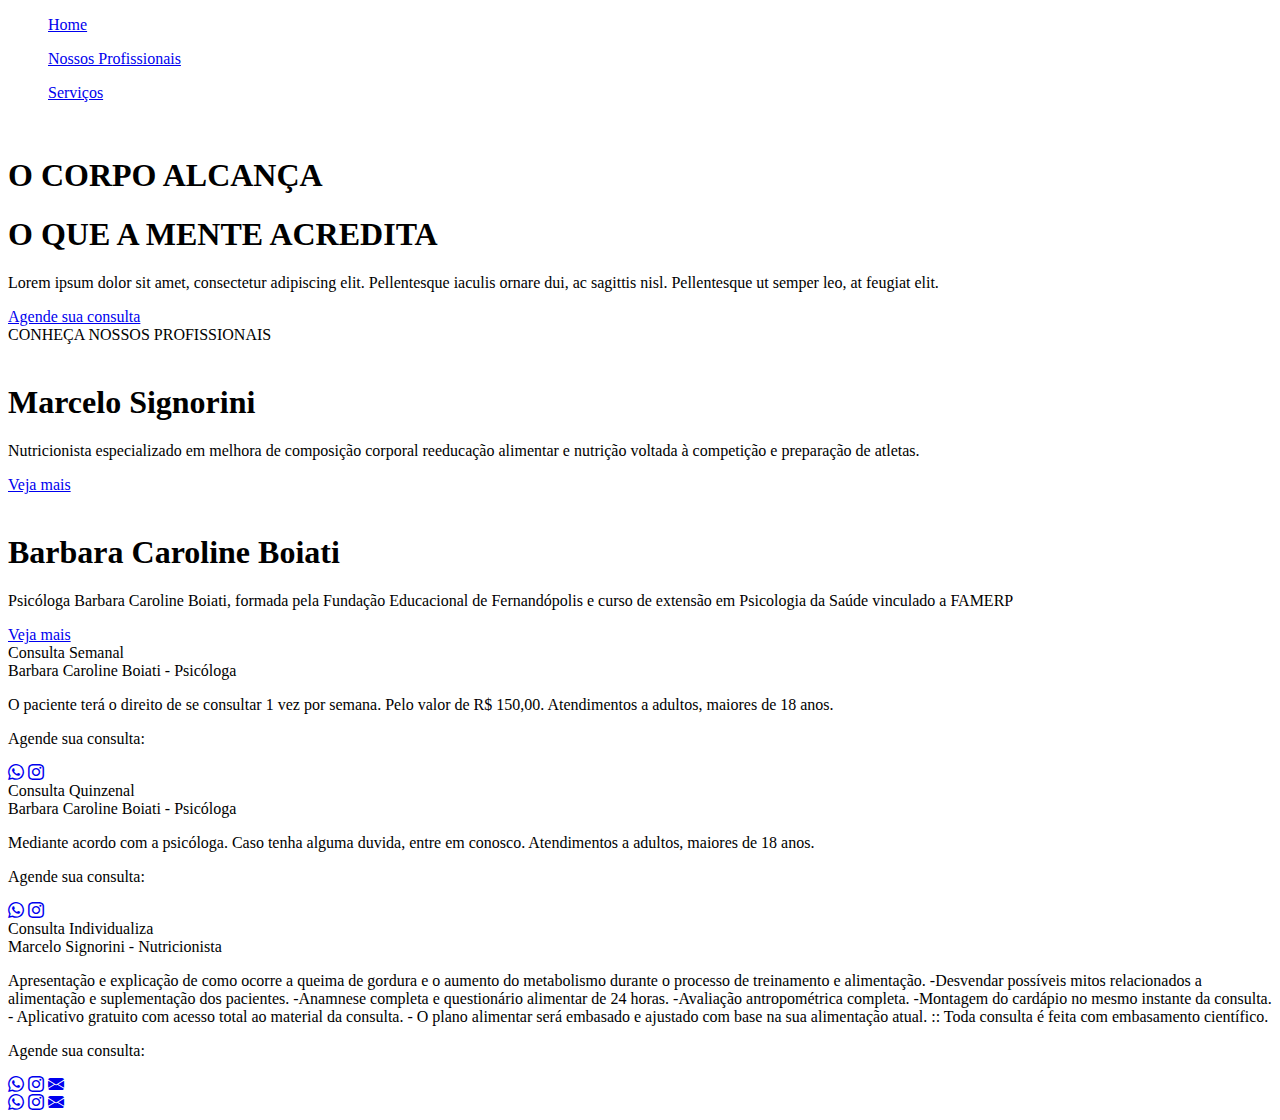
==== index.html @ 6d4c11e0 "Update index.html" ====
<!DOCTYPE html>
<html lang="pt-br">

<head>
    <meta charset="UTF-8">
    <meta http-equiv="X-UA-Compatible" content="IE=edge">
    <meta name="viewport" content="width=device-width, initial-scale=1.0">
    <title>Alimente | Nutrição Humanizada</title>
    <link rel="icon" href="./res/icon.png">
    <link rel="stylesheet" href="./style/index.css">
    <link rel="stylesheet" href="https://cdn.jsdelivr.net/npm/bootstrap-icons@1.3.0/font/bootstrap-icons.css">
    <script src="https://code.jquery.com/jquery-3.2.1.js"></script>
    <script type="text/javascript">
        $(window).on('scroll', function () {
            if ($(window).scrollTop()) {
                $('header').addClass('header-bg');

            }
            else {
                $('header').removeClass('header-bg');
            }


        })


    </script>
</head>

<body>
    <nav class="landing-page">
        <header>

            <li>
                <ul><a href="#Landing" class="landing-button">Home</a></ul>
                <!--<ul><a href="#AboutUs" class="aboutus-button">Sobre Nós</a></ul>-->
                <ul><a href="#Pros" class="pros-button">Nossos Profissionais</a></ul>
                <ul><a href="#Services" class="services-button">Serviços</a></ul>

            </li>
        </header>
        <main>
            <div class="landing" id="Landing">
                <div class="logo">
                    <img src="/res/Alimente Logo.png" alt="">
                </div>
                <div class="right">
                    <div class="right-content">
                        <div class="text">
                            <h1>O CORPO ALCANÇA </h1>
                            <h1>O QUE A MENTE ACREDITA</h1>
                            <p>Lorem ipsum dolor sit amet, consectetur adipiscing elit. Pellentesque iaculis ornare dui,
                                ac sagittis nisl. Pellentesque ut semper leo, at feugiat elit.</p>
                        </div>
                        <div class="button"><a href="#Services">Agende sua consulta</a></div>
                    </div>
                </div>
            </div>

            <!--<div class="slide-nav" id="AboutUs">
                <div class="slider">
                    <div class="slides">
                        <input type="radio" id="radio1" name="radio-btn">
                        <input type="radio" id="radio2" name="radio-btn">
                        <input type="radio" id="radio3" name="radio-btn">

                        <div class="slide first-slide">
                            <div class="slide-content">
                                <img src="/res/enjoying-the-night-sky-photo-1366x768_578795-mm-90.jpg" alt="">
                            </div>
                        </div>
                        <div class="slide">
                            <div class="slide-content slide02">
                                <img src="/res/eita.jpg" alt="">
                            </div>
                        </div>
                        <div class="slide ">
                            <div class="slide-content slide03">
                                <img src="/res/comida-caseira.jpg" alt="">
                            </div>
                        </div>

                        <div class="auto-nav">
                            <div class="auto-btn1">

                            </div>
                            <div class="auto-btn2">

                            </div>
                            <div class="auto-btn3">

                            </div>
                        </div>
                        <div class="manual-nav">
                            <label for="radio1" class="manual-btn"></label>
                            <label for="radio2" class="manual-btn"></label>
                            <label for="radio3" class="manual-btn"></label>
                        </div>

                    </div>
                </div>
            </div>
        -->
            <div class="pros" id="Pros">
                <div class="Title">
                    CONHEÇA NOSSOS PROFISSIONAIS
                </div>
                <div class="cards">
                    <div class="card card01">
                        <div class="title">
                            <img src="/res/Logo Marcelo.png" alt="">
                        </div>
                        <div class="content">
                            <h1>Marcelo Signorini</h1>
                            <p> Nutricionista especializado em melhora de composição corporal reeducação alimentar e
                                nutrição voltada à competição e preparação de atletas. </p>
                        </div>
                        <div class="buttons">
                            <div class="more button">
                                <a href="marcelo.html"> Veja mais </a>
                            </div>
                            <div class="whatsapp">

                            </div>
                            <div class="instagram">

                            </div>
                        </div>
                    </div>
                    <!--<div class="card card02">
                        <div class="title">
                            <img src="/res/Logo Ingrid.png" alt="">
                        </div>
                        <div class="content">
                            <h1>Ingrid Saracene</h1>
                            <p> </p>
                        </div>
                        <div class="buttons">
                            <div class="more button">
                                <a href="ingrid.html"> Veja mais </a>
                            </div>
                            <div class="whatsapp">

                            </div>
                            <div class="instagram">

                            </div>
                        </div>
                    </div>
                -->
                    <div class="card card03">
                        <div class="title">
                            <img src="/res/barbara.png" alt="">
                        </div>
                        <div class="content">
                            <h1>Barbara Caroline Boiati</h1>
                            <p> Psicóloga Barbara Caroline Boiati, formada pela Fundação Educacional de Fernandópolis e
                                curso de extensão em Psicologia da Saúde vinculado a FAMERP</p>
                        </div>
                        <div class="buttons">
                            <div class="more button">
                                <a href="barbara.html"> Veja mais </a>
                            </div>
                            <div class="whatsapp">

                            </div>
                            <div class="instagram">

                            </div>
                        </div>
                    </div>


                </div>
            </div>
            <div class="services" id="Services">
                <div class="service01">
                    <div class="title">Consulta Semanal</div>
                    <div class="title-name">Barbara Caroline Boiati - Psicóloga</div>
                    <div class="mid">
                        <p class="min">O paciente terá o direito de se consultar 1 vez por semana. Pelo valor de R$
                            150,00. Atendimentos a adultos, maiores de 18 anos.
                        </p>
                        <p class="max">Agende sua consulta:</p>
                    </div>
                    <div class="icons">
                        <a href="https://wa.me/5511968523289" target="_blank"><i class="bi bi-whatsapp"></i></a>
                        <a href="https://www.instagram.com/barbaraboiati/" target="_blank"><i
                                class="bi bi-instagram"></i></a>
                    </div>
                </div>
                <div class="service02">
                    <div class="title">Consulta Quinzenal</div>
                    <div class="title-name">Barbara Caroline Boiati - Psicóloga</div>
                    <div class="mid">
                        <p class="min">Mediante acordo com a psicóloga. Caso tenha alguma duvida, entre em conosco.
                            Atendimentos a adultos, maiores de 18 anos.</p>
                        <p class="max">Agende sua consulta:</p>
                    </div>
                    <div class="icons">
                        <a href="https://wa.me/5511968523289" target="_blank"><i class="bi bi-whatsapp"></i></a>
                        <a href="https://www.instagram.com/barbaraboiati/" target="_blank"><i
                                class="bi bi-instagram"></i></a>
                    </div>
                </div>
                <div class="service03">
                    <div class="title">Consulta Individualiza</div>
                    <div class="title-name">Marcelo Signorini - Nutricionista</div>
                    <div class="mid">
                        <p class="min">
                            Apresentação e explicação de como ocorre a queima de gordura e o aumento do
                            metabolismo durante o processo de treinamento e alimentação. -Desvendar possíveis mitos
                            relacionados a alimentação e suplementação dos pacientes. -Anamnese completa e questionário
                            alimentar de 24 horas. -Avaliação antropométrica completa. -Montagem do cardápio no mesmo
                            instante da consulta. - Aplicativo gratuito com acesso total ao material da consulta. - O
                            plano alimentar será embasado e ajustado com base na sua alimentação atual. :: Toda consulta
                            é feita com embasamento científico.
                        </p>
                        <p class="max">Agende sua consulta:</p>
                    </div>
                    <div class="icons">
                        <a href="https://wa.me/5517996120122" target="_blank"><i class="bi bi-whatsapp"></i></a>
                        <a href="https://www.instagram.com/clinicaalimente/" target="_blank"><i
                                class="bi bi-instagram"></i></a>
                        <a href="mailto: Alimenteclinica@gmail.com" target="_blank"><i
                                class="bi bi-envelope-fill"></i></a>
                    </div>
                </div>
            </div>

        </main>
        <footer>
            <div class="top-info">

            </div>
            <div class="icons">
                <a href="https://wa.me/5517996120122" target="_blank"><i class="bi bi-whatsapp"></i></a>
                <a href="https://www.instagram.com/clinicaalimente/" target="_blank"><i class="bi bi-instagram"></i></a>
                <a href="mailto: Alimenteclinica@gmail.com" target="_blank"><i class="bi bi-envelope-fill"></i></a>
            </div>
            <div class="down-info">

            </div>

        </footer>

    </nav>
</body>

</html>
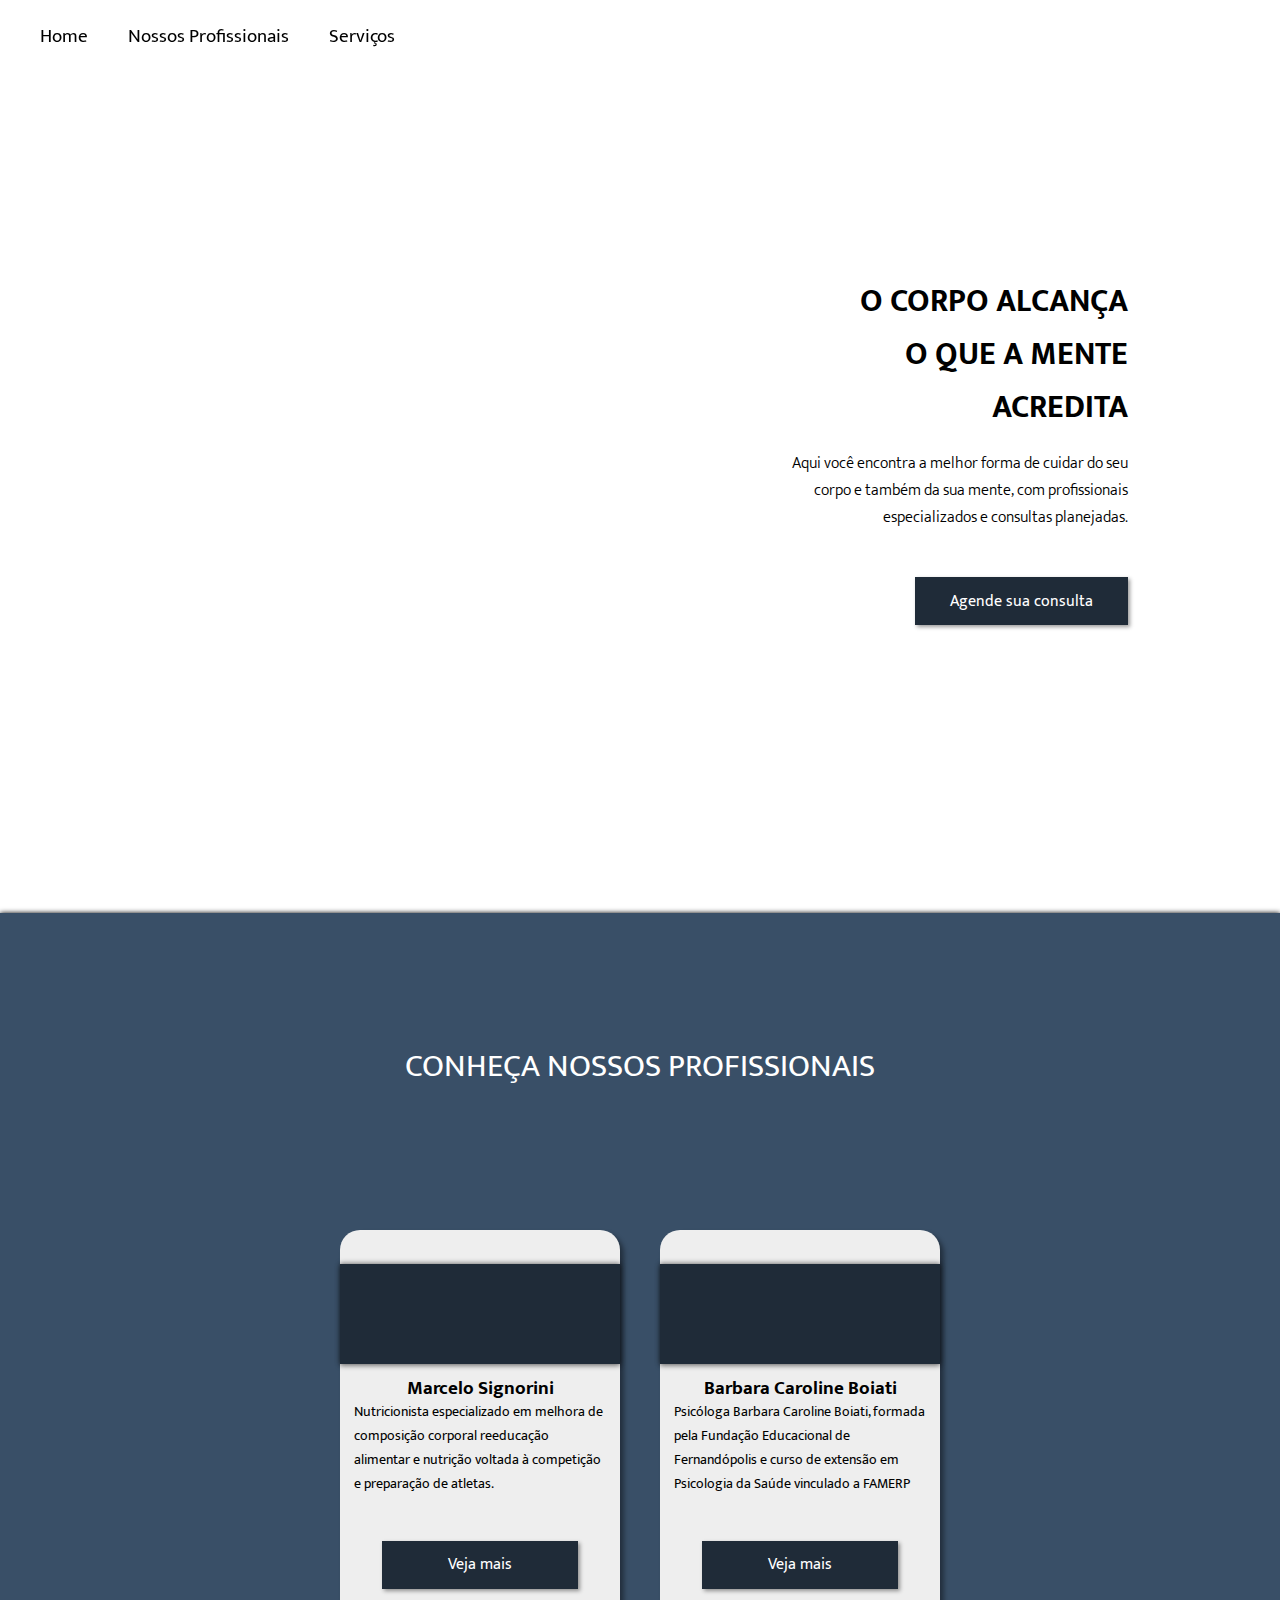
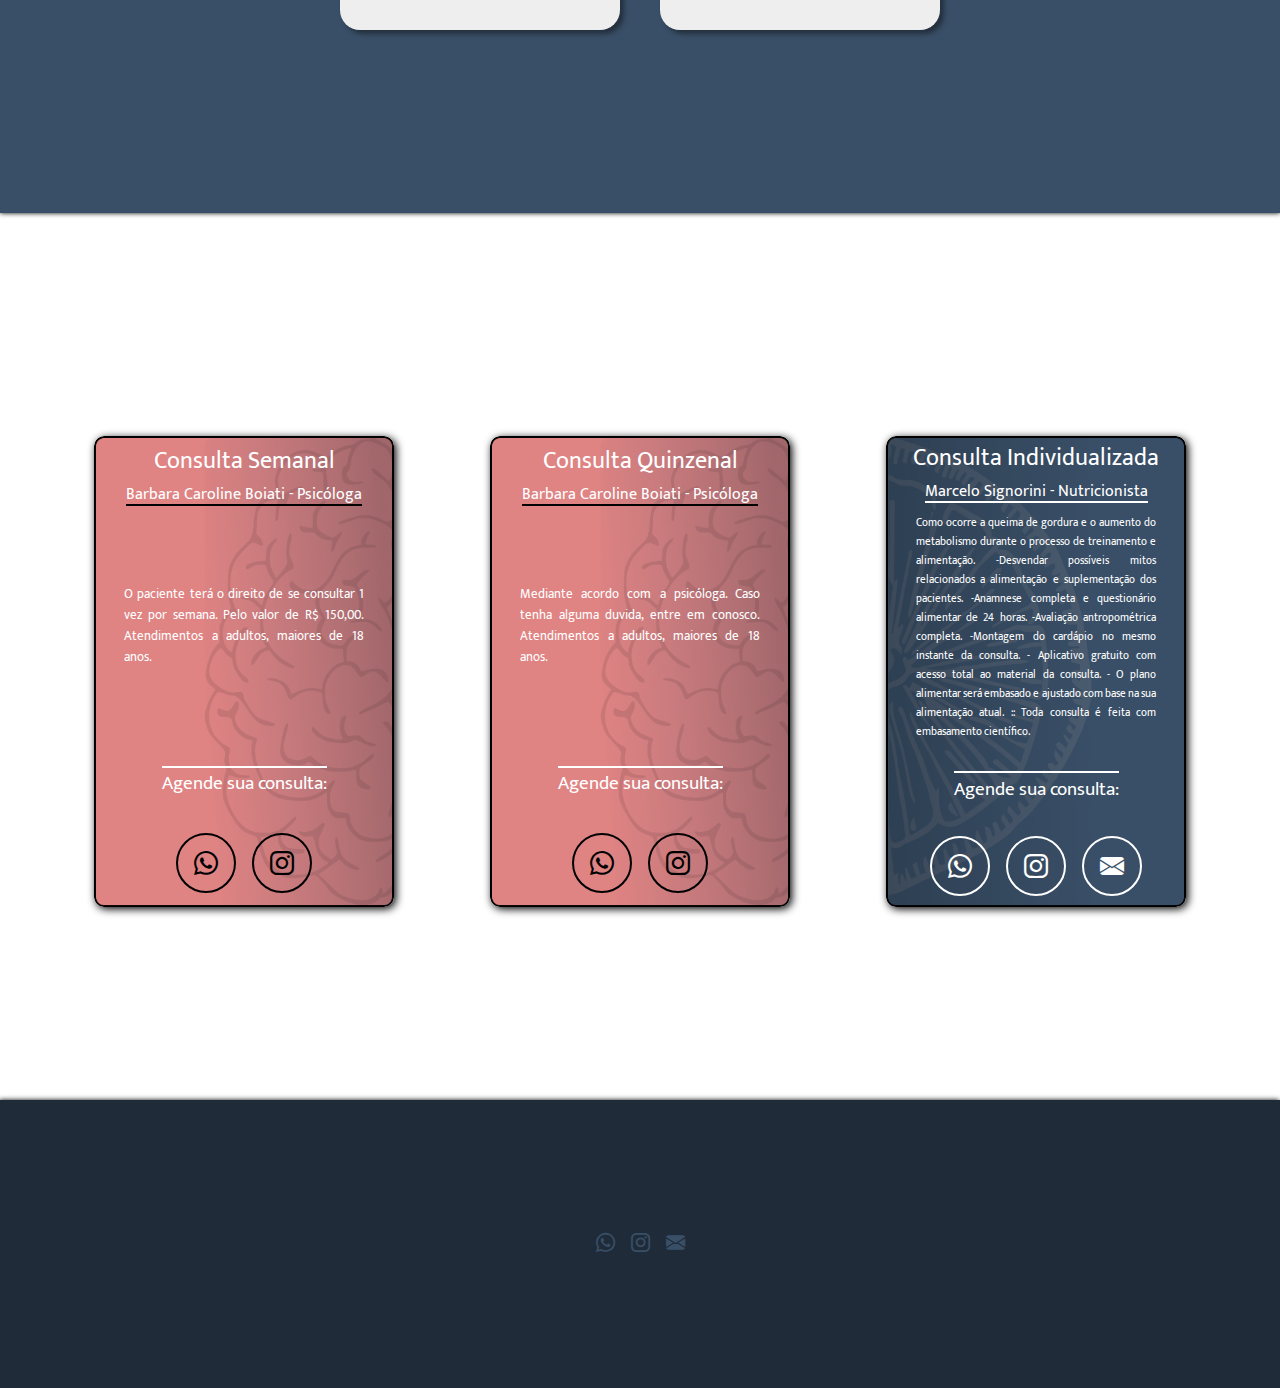
==== commit 442a8420: "Responsiveness features added" ====
--- a/index.html
+++ b/index.html
@@ -42,15 +42,14 @@
         <main>
             <div class="landing" id="Landing">
                 <div class="logo">
-                    <img src="/res/Alimente Logo.png" alt="">
+                    <img src="./res/Alimente Logo.png" alt="">
                 </div>
                 <div class="right">
                     <div class="right-content">
                         <div class="text">
                             <h1>O CORPO ALCANÇA </h1>
                             <h1>O QUE A MENTE ACREDITA</h1>
-                            <p>Lorem ipsum dolor sit amet, consectetur adipiscing elit. Pellentesque iaculis ornare dui,
-                                ac sagittis nisl. Pellentesque ut semper leo, at feugiat elit.</p>
+                            <p>Aqui você encontra a melhor forma de cuidar do seu corpo e também da sua mente, com profissionais especializados e consultas planejadas.</p>
                         </div>
                         <div class="button"><a href="#Services">Agende sua consulta</a></div>
                     </div>
@@ -108,7 +107,7 @@
                 <div class="cards">
                     <div class="card card01">
                         <div class="title">
-                            <img src="/res/Logo Marcelo.png" alt="">
+                            <img src="./res/Logo Marcelo.png" alt="">
                         </div>
                         <div class="content">
                             <h1>Marcelo Signorini</h1>
@@ -117,7 +116,7 @@
                         </div>
                         <div class="buttons">
                             <div class="more button">
-                                <a href="marcelo.html"> Veja mais </a>
+                                <a href="./marcelo.html"> Veja mais </a>
                             </div>
                             <div class="whatsapp">
 
@@ -150,7 +149,7 @@
                 -->
                     <div class="card card03">
                         <div class="title">
-                            <img src="/res/barbara.png" alt="">
+                            <img src="./res/barbara.png" alt="">
                         </div>
                         <div class="content">
                             <h1>Barbara Caroline Boiati</h1>
@@ -159,7 +158,7 @@
                         </div>
                         <div class="buttons">
                             <div class="more button">
-                                <a href="barbara.html"> Veja mais </a>
+                                <a href="./barbara.html"> Veja mais </a>
                             </div>
                             <div class="whatsapp">
 
@@ -204,11 +203,11 @@
                     </div>
                 </div>
                 <div class="service03">
-                    <div class="title">Consulta Individualiza</div>
+                    <div class="title">Consulta Individualizada</div>
                     <div class="title-name">Marcelo Signorini - Nutricionista</div>
                     <div class="mid">
                         <p class="min">
-                            Apresentação e explicação de como ocorre a queima de gordura e o aumento do
+                            Como ocorre a queima de gordura e o aumento do
                             metabolismo durante o processo de treinamento e alimentação. -Desvendar possíveis mitos
                             relacionados a alimentação e suplementação dos pacientes. -Anamnese completa e questionário
                             alimentar de 24 horas. -Avaliação antropométrica completa. -Montagem do cardápio no mesmo
@@ -222,7 +221,7 @@
                         <a href="https://wa.me/5517996120122" target="_blank"><i class="bi bi-whatsapp"></i></a>
                         <a href="https://www.instagram.com/clinicaalimente/" target="_blank"><i
                                 class="bi bi-instagram"></i></a>
-                        <a href="mailto: Alimenteclinica@gmail.com" target="_blank"><i
+                        <a href="mailto: Alimenteclinica@gmail.com" target="_blank" id="mail"><i
                                 class="bi bi-envelope-fill"></i></a>
                     </div>
                 </div>
--- a/style/index.css
+++ b/style/index.css
@@ -0,0 +1,903 @@
+@import url('https://fonts.googleapis.com/css2?family=Mukta:wght@200&display=swap');
+
+:root {
+    --white: #FFF;
+    --blue: #394F67;
+    --darker-blue: #1F2B38;
+    --pink: ;
+    --darker-pink: ;
+    --light-gray: #EEEEEE;
+
+    --bg-main: url('./../res/bg.png');
+    --bg-pros: url('./../res/pros-bg.png');
+    --brain-bg: url('./../res/brain-bg.png');
+    --fruit-bg: url('../../res/fruit-bg.png')
+}
+
+html {
+    scroll-behavior: smooth;
+}
+
+
+body {
+    min-height: 100vh;
+    min-width: 100vw;
+    box-sizing: border-box;
+    margin: 0;
+    padding: 0;
+    overflow-x: hidden;
+    font-family: 'Mukta';
+
+}
+
+header {
+    height: 4.5rem;
+    min-width: 100vw;
+    position: fixed;
+    transition: ease-in;
+    transition-duration: 0.2s;
+    z-index: 999;
+}
+
+
+.header-bg {
+    height: 4.5rem;
+    min-width: 100vw;
+    position: fixed;
+    background-color: var(--white);
+    box-shadow: black 0px -4px 10px 0px;
+    z-index: 10000;
+
+}
+
+.header-bg li {
+    left: 10%;
+
+}
+
+
+
+header li {
+    width: 100%;
+    list-style: none;
+    display: flex;
+    flex-direction: row;
+    align-items: center;
+    font-size: 1.2rem;
+    height: 100%;
+    transition: ease;
+    transition-duration: 0.5s;
+}
+
+header li a {
+    text-decoration: none;
+    color: black;
+    transition: all;
+    transition-duration: 0.5s;
+}
+
+header li a:hover {
+    color: var(--blue);
+
+}
+
+header li .left-ul {
+    transition: all;
+    transition-duration: .4s;
+    position: fixed;
+    transform: translateX(-100%);
+    display: flex;
+    flex-direction: row;
+    justify-content: center;
+    align-items: center;
+    height: 100%;
+}
+
+
+main {
+
+    height: 300vh;
+    width: 100vw;
+    background: var(--bg-main);
+    background-repeat: no-repeat;
+    background-position: top right;
+    background-size: 50%;
+}
+
+main .landing {
+    height: 100vh;
+    display: flex;
+    flex-direction: row;
+}
+
+main .landing .logo {
+    width: 50%;
+    height: 100%;
+    display: flex;
+    justify-content: center;
+    align-items: center;
+    margin-left: 5%;
+
+}
+
+main .landing .logo img {
+    max-width: 80%;
+    filter: drop-shadow(#1F2B38 0.2rem 0.2rem 1rem 0.6rem);
+    margin-left: 10%;
+}
+
+
+main .landing .right {
+    width: 50%;
+    display: flex;
+    flex-direction: column;
+    justify-content: center;
+    align-items: center;
+}
+
+main .landing .right .right-content {
+    width: 50%;
+    display: flex;
+    flex-direction: column;
+    align-items: flex-end;
+}
+
+
+
+main .landing .right .right-content .text {
+    margin-bottom: 10%;
+    width: 120%;
+
+}
+
+main .landing .right .right-content .text p {
+    text-align: end;
+    font-weight: 300;
+}
+
+main .landing .right .right-content .text h1 {
+    text-align: end;
+    margin: 0;
+    font-weight: bolder;
+}
+
+main .slide-nav {
+    width: 100vw;
+    height: 100vh;
+    display: flex;
+    justify-content: center;
+    align-items: center;
+}
+
+main .slide-nav .slider {
+    width: 800px;
+    height: 480px;
+    border-radius: 10px;
+    overflow: hidden;
+    box-shadow: black 0px 0px 5px 0px;
+}
+
+
+main .slide-nav .slides {
+    width: 500%;
+    height: 480px;
+    display: flex;
+    align-items: flex-end;
+}
+
+
+
+
+main .slide-nav .slides input {
+    display: none;
+}
+
+.slide {
+    width: 20%;
+    transition: .8s;
+}
+
+.slide .slide-content {
+    width: 800px;
+    height: 480px;
+    background-color: #1F2B38;
+
+}
+
+.manual-nav {
+    position: absolute;
+    width: 800px;
+    height: 10%;
+    display: flex;
+    justify-content: center;
+    align-items: center;
+
+}
+
+.manual-btn {
+    border: 2px var(--white) solid;
+    padding: 5px;
+    border-radius: 10px;
+    cursor: pointer;
+    transition: ease;
+    transition-duration: 0.4s;
+    width: 15px;
+}
+
+.manual-btn:not(:last-child) {
+    margin-right: 20px;
+}
+
+.manual-btn:hover {
+    background: var(--white);
+    transform: scale(120%) translateY(10%);
+}
+
+
+#radio1:checked~.first-slide {
+    margin-left: 0;
+}
+
+#radio2:checked~.first-slide {
+    margin-left: -20%;
+}
+
+#radio3:checked~.first-slide {
+    margin-left: -40%;
+}
+
+
+
+
+
+
+.auto-nav {
+    position: absolute;
+    width: 800px;
+    height: 10%;
+    display: flex;
+    justify-content: center;
+    align-items: center;
+
+}
+
+.auto-btn {
+    border: 2px var(--white) solid;
+    padding: 5px;
+    border-radius: 10px;
+    cursor: pointer;
+    transition: ease;
+    transition-duration: 0.4s;
+    width: 15px;
+    background-color: red;
+}
+
+
+.auto-btn:not(:last-child) {
+    margin-right: 20px;
+}
+
+#radio1:checked~.auto-nav .auto-btn {
+    background-color: red;
+
+}
+
+#radio2:checked~.first-slide {}
+
+#radio3:checked~.first-slide {}
+
+
+
+
+
+main .pros {
+    width: 100%;
+    height: 100vh;
+    margin-top: 1%;
+    background: radial-gradient(ellipse at bottom, rgba(255, 255, 255, 0.1), transparent),
+        radial-gradient(ellipse at top, rgba(0, 0, 0, 0.2), transparent);
+    background-color: #394F67;
+    background-image: var(--bg-pros);
+    background-repeat: no-repeat;
+    background-size: 50%;
+    display: flex;
+    flex-direction: column;
+    box-shadow: black 0px 0px 5px 0px;
+    align-items: center;
+
+
+}
+
+main .pros .Title {
+    width: 100%;
+    height: 20%;
+    display: flex;
+    justify-content: center;
+    align-items: flex-end;
+    color: var(--white);
+    font-size: 2rem;
+    text-align: center;
+
+
+}
+
+main .pros .cards {
+    width: 74vw;
+    height: 75%;
+    display: flex;
+    justify-content: center;
+    align-items: center;
+    overflow-x: auto;
+
+}
+
+main .pros .cards::-webkit-scrollbar {
+    background-color: #1F2B38;
+    height: 8px;
+}
+
+main .pros .cards::-webkit-scrollbar-thumb {
+    background-color: aliceblue;
+}
+
+
+main .pros .card {
+    min-width: 280px;
+    max-width: 280px;
+    height: 400px;
+    background: var(--light-gray);
+    margin: 20px;
+    border-radius: 20px;
+    box-shadow: 4px 4px 5px 0px rgba(0, 0, 0, 0.4);
+    transition: ease;
+    transition-duration: .2s;
+
+    display: flex;
+    flex-direction: column;
+    justify-content: space-around;
+}
+
+main .pros .card .title {
+    width: 100%;
+    height: 25%;
+    margin-top: 10%;
+    box-shadow: rgba(0, 0, 0, 0.4) 0px 2px 5px 0px, rgba(0, 0, 0, 0.4) 0px -1px 5px 0px;
+
+
+    display: flex;
+    justify-content: center;
+    align-items: center;
+
+    font-size: 1rem;
+    background: var(--darker-blue);
+
+}
+
+main .pros .card .title img {
+    width: 60%;
+
+}
+
+main .pros .card02 .title img,
+main .pros .card04 .title img {
+    width: 35%;
+}
+
+main .pros .card03 .title img {
+    width: 35%;
+
+}
+
+main .pros .card .content {
+
+    height: 30%;
+    display: flex;
+    flex-direction: column;
+    justify-content: center;
+    align-items: center;
+
+}
+
+main .pros .card .content p {
+    word-break: normal;
+    width: 90%;
+    max-height: fit-content;
+    font-size: 0.9rem;
+    height: 90%;
+    margin-top: 2%;
+
+}
+
+main .pros .card .content h1 {
+    font-size: 1.2rem;
+    height: 8%;
+
+}
+
+
+main .pros .card .buttons {
+
+    height: 30%;
+    display: flex;
+    flex-direction: column;
+    justify-content: center;
+    align-items: center;
+
+}
+
+
+main .pros .card:hover {
+    box-shadow: 0px 0px 20px 0px rgba(0, 0, 0, 0.4);
+    transform: translateY(-1%);
+}
+
+
+
+main .services {
+    width: 100%;
+    height: 100vh;
+    margin-top: 0.7%;
+    display: flex;
+    justify-content: center;
+    align-items: center;
+}
+
+
+main .services .service01,
+main .services .service02,
+main .services .service03 {
+    margin: 3rem;
+    width: 300px;
+    height: 471px;
+    display: flex;
+    flex-direction: column;
+    justify-content: space-around;
+    align-items: center;
+
+
+
+}
+
+main .services .service01,
+main .services .service02 {
+    background: var(--brain-bg);
+    background-size: 100%;
+    background-repeat: no-repeat;
+    border-radius: 10px;
+    box-shadow: black 2px 2px 8px 0px;
+}
+
+main .services .service03 {
+    background: var(--fruit-bg);
+    background-size: 100%;
+    background-repeat: no-repeat;
+    border-radius: 10px;
+    box-shadow: black 2px 2px 8px 0px;
+
+}
+
+main .services div {
+    color: white;
+    text-align: center;
+}
+
+main .services .title {
+    font-size: 1.5rem;
+    height: 10%;
+    display: flex;
+    justify-content: center;
+    align-items: flex-end;
+}
+
+main .services .title-name {
+    height: 5%;
+    border-bottom: black 2px solid;
+}
+
+main .services .mid {
+    width: 80%;
+    height: 70%;
+    display: flex;
+    flex-direction: column;
+    justify-content: space-between;
+    align-items: center;
+    text-align: justify;
+}
+
+
+main .services .mid .min {
+    font-size: 0.8rem;
+    word-break: normal;
+    height: 90%;
+    display: flex;
+    justify-content: flex-start;
+    align-items: center;
+
+
+}
+
+main .service03 .title-name {
+    border-bottom: white 2px solid;
+}
+
+main .service03 .mid .min {
+    font-size: 0.7rem;
+    height: 100%;
+    width: 100%;
+    margin: 10px;
+    text-align: justify;
+}
+
+main .services .mid .max {
+    height: auto;
+    font-size: 1.2rem;
+    border-top: 2px white solid;
+    height: 10%;
+    display: flex;
+    align-items: center;
+    justify-content: flex-end;
+
+}
+
+main .services .icons {
+    display: flex;
+    justify-content: center;
+    align-items: center;
+    height: 20%;
+
+}
+
+main .services .icons a {
+    display: flex;
+    justify-content: center;
+    align-items: center;
+    padding: 1rem;
+    border-radius: 50%;
+    margin: 8px;
+
+    font-size: 1.5rem;
+    text-decoration: none;
+
+    color: black;
+    border: 2px solid black;
+
+    transition: ease;
+    transition-duration: .2s;
+
+}
+
+main .services .service03 .icons a {
+    display: flex;
+    justify-content: center;
+    align-items: center;
+    padding: 1rem;
+    border-radius: 50%;
+    margin: 8px;
+
+    font-size: 1.5rem;
+    text-decoration: none;
+
+    color: white;
+    border: 2px solid white;
+
+    transition: ease;
+    transition-duration: .2s;
+}
+
+
+main .services .icons a:hover,
+main .services .icons a i:hover {
+    transform: translateY(5%);
+
+    color: white;
+    border-color: white;
+}
+
+
+main .services .icons a i {
+    text-decoration: none;
+    width: 100%;
+    height: 100%;
+
+    display: flex;
+    justify-content: center;
+    align-items: center;
+}
+
+
+
+
+
+footer {
+
+    width: 100%;
+    height: 18rem;
+    background: var(--darker-blue);
+    box-shadow: -1px 0px 5px 0px black;
+
+}
+
+footer .top-info {
+    height: 45%;
+}
+
+footer .icons {
+    width: 100%;
+    height: 10%;
+    display: flex;
+    justify-content: center;
+    align-items: center;
+}
+
+footer .icons a {
+    color: var(--blue);
+    margin: 8px;
+    font-size: 1.2rem;
+    transition: .4s;
+}
+
+footer .icons a:hover {
+    color: white;
+
+}
+
+footer .down-info {
+    height: 45%;
+}
+
+
+.button {
+    width: 70%;
+    height: 3rem;
+    background: var(--darker-blue);
+    display: flex;
+    justify-content: center;
+    align-items: center;
+    box-shadow: rgba(0, 0, 0, 0.4) 2px 2px 4px 0px;
+    transition: all ease-in-out;
+    transition-duration: 0.2s;
+
+
+}
+
+.button a {
+    width: 100%;
+    height: 100%;
+    display: flex;
+    justify-content: center;
+    align-items: center;
+
+    text-decoration: none;
+    color: var(--white);
+
+}
+
+.button:hover {
+
+    transform: translateX(-5%);
+
+}
+
+
+@media screen and (min-width: 1600px) {
+
+
+    header {}
+
+    .landing .right {
+        transform: scale(150%);
+    }
+
+    main .slide-nav .slider {
+        width: 1200px;
+        height: 720px;
+
+    }
+
+    main .slide-nav .slides {
+        height: 720px;
+        width: 500%;
+        display: flex;
+        align-items: flex-end;
+    }
+
+    .slide .slide-content {
+        height: 720px;
+    }
+
+    .manual-nav {
+        width: 1200px;
+    }
+
+    main .pros .Title {
+        font-size: 3rem;
+    }
+
+    main .pros .cards {
+        width: 100vw;
+        justify-content: center;
+    }
+
+    main .pros .card {
+        min-width: 300px;
+        max-width: 300px;
+        height: 450px;
+
+    }
+
+
+    footer {
+        height: 25vh;
+    }
+}
+
+@media screen and (max-width: 700px) {
+    body {
+        max-width: 700px;
+    }
+
+    header {
+        display: none;
+    }
+
+    main {
+        height: 330vh;
+        overflow-x: hidden;
+    }
+
+    main .landing {
+
+        height: 150vh;
+        display: flex;
+        flex-direction: column;
+    }
+
+    main .landing .logo {
+        width: 100%;
+        height: 50%;
+    }
+
+    main .landing .logo img {
+        margin-right: 20%;
+    }
+
+    main .landing .right {
+        width: 100%;
+    }
+
+    main .landing .right .right-content {
+        width: 70%;
+        align-items: center;
+    }
+
+    main .landing .right .right-content .text p {
+        text-align: center;
+    }
+
+    main .landing .right .right-content .text h1 {
+        text-align: center;
+    }
+
+    main .slide-nav {
+        height: 60vh;
+        margin-bottom: 5vh;
+    }
+
+    main .slide-nav .slider {
+        width: 300px;
+        height: 280px;
+        display: flex;
+        align-items: flex-end;
+
+    }
+
+    .slide .slide-content {
+        width: 500px;
+        height: 280px;
+
+    }
+
+    .manual-nav {
+        width: 300px;
+    }
+
+    main .pros {
+        height: 100vh;
+    }
+
+    main .pros .Title {
+        font-size: 2rem;
+    }
+
+    main .pros .cards {
+        width: 100vw;
+        justify-content: center;
+        overflow-y: hidden;
+    }
+
+    main .pros .card {
+        min-width: 200px;
+        max-width: 200px;
+        height: 270px;
+
+    }
+
+    main .pros .cards {
+
+        width: 100vw;
+    }
+
+    main .pros .card .content p {
+        font-size: 0.7rem;
+    }
+
+    main .services {
+        width: 100%;
+        height: 70vh;
+        margin-top: 0.7%;
+        display: flex;
+        justify-content: center;
+        align-items: center;
+    }
+
+    main .services .service01,
+    main .services .service02,
+    main .services .service03 {
+
+        width: 150px;
+        height: 150px;
+
+        font-size: 0.3rem;
+        margin: 10px;
+
+    }
+
+    main .services .title {
+        font-size: 1rem;
+        height: 30%;
+    }
+
+    main .services .title-name {
+        font-size: 0.65rem;
+        border-bottom: none;
+    }
+
+    main .services .mid {
+        height: 50%;
+    }
+
+    main .services .mid .min {
+        display: none;
+    }
+
+    main .services .mid .max {
+        margin-top: 30px;
+        height: 50%;
+        font-size: 0.8rem;
+        border: none;
+        display: flex;
+        align-items: flex-end;
+    }
+
+    main .services .icons {
+        height: 30%;
+    }
+
+    main .services .icons a {
+        padding: 8px;
+        font-size: 15px;
+    }
+
+    main .services .service03 .icons a {
+        padding: 8px;
+        font-size: 15px;
+    }
+
+    main .services .icons #mail {
+        display: none;
+    }
+
+    main .services .service03 .title {
+        font-size: 0.8rem;
+    }
+}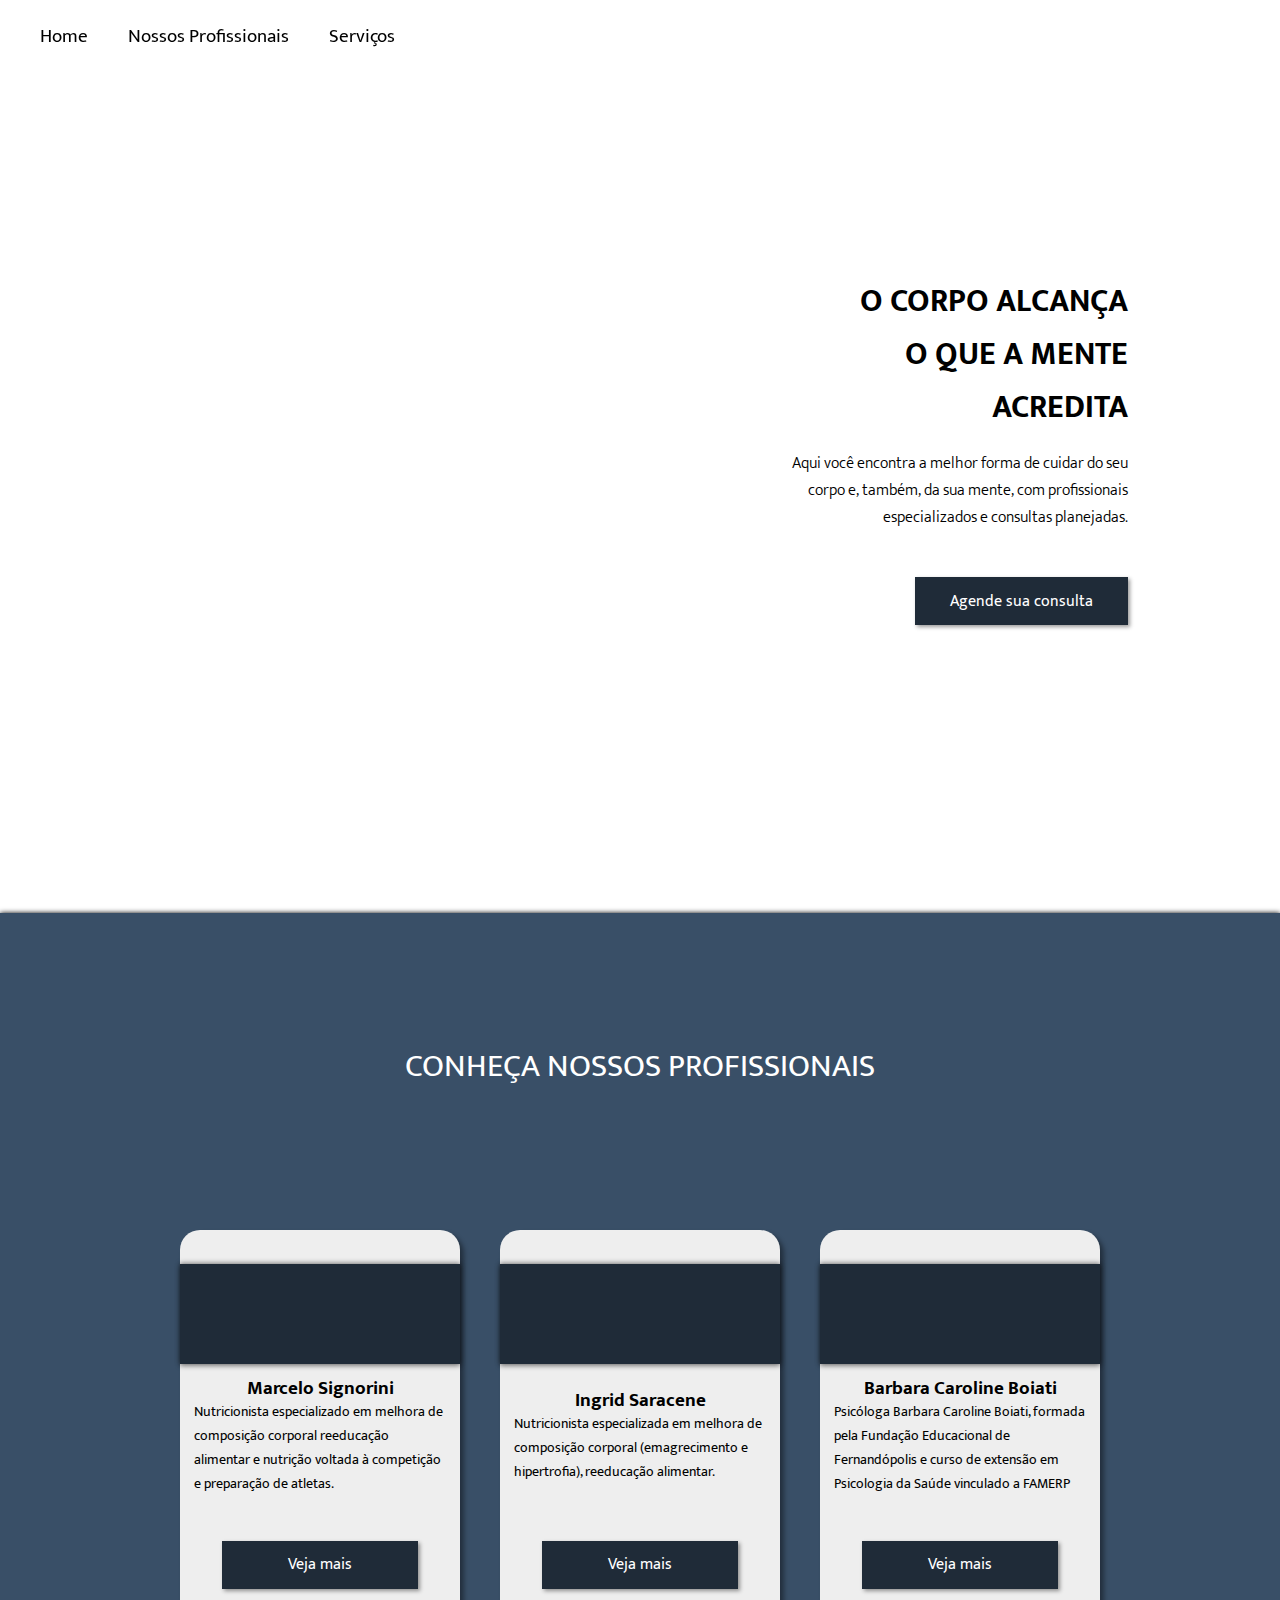
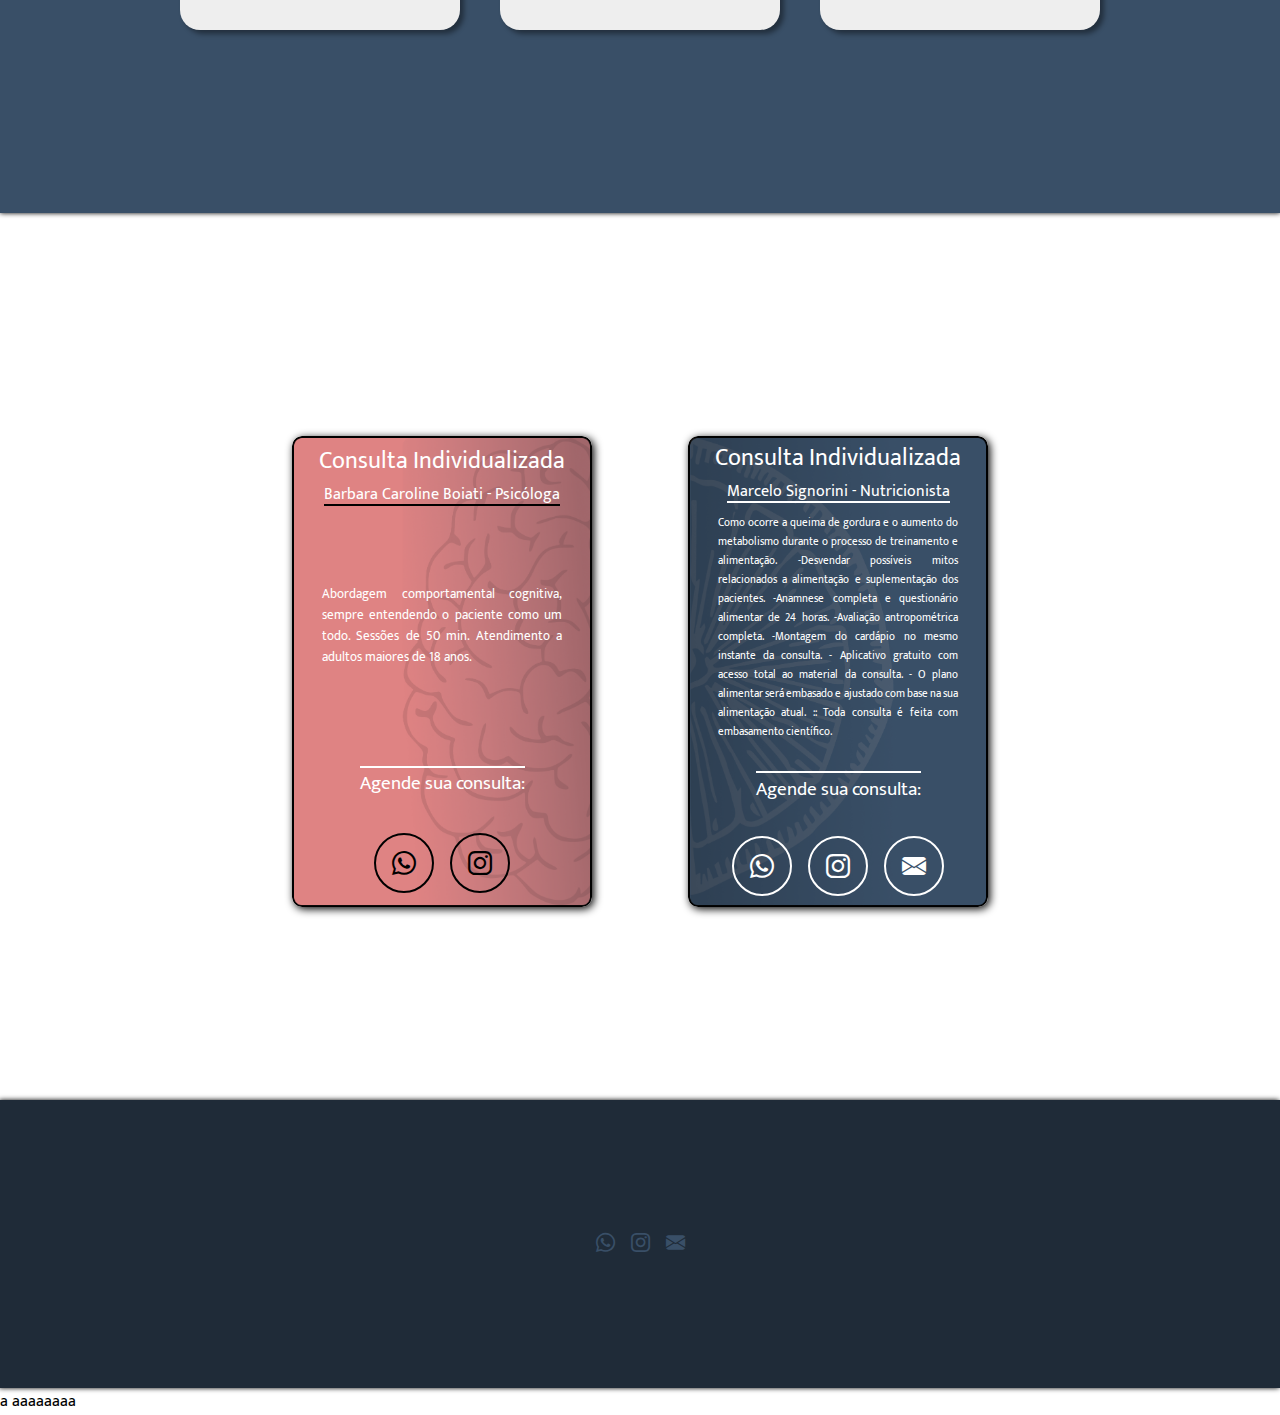
==== commit 3f5c9ee5: "Images changes" ====
--- a/index.html
+++ b/index.html
@@ -49,7 +49,8 @@
                         <div class="text">
                             <h1>O CORPO ALCANÇA </h1>
                             <h1>O QUE A MENTE ACREDITA</h1>
-                            <p>Aqui você encontra a melhor forma de cuidar do seu corpo e também da sua mente, com profissionais especializados e consultas planejadas.</p>
+                            <p>Aqui você encontra a melhor forma de cuidar do seu corpo e, também, da sua mente, com
+                                profissionais especializados e consultas planejadas.</p>
                         </div>
                         <div class="button"><a href="#Services">Agende sua consulta</a></div>
                     </div>
@@ -126,13 +127,14 @@
                             </div>
                         </div>
                     </div>
-                    <!--<div class="card card02">
+                    <div class="card card02">
                         <div class="title">
                             <img src="/res/Logo Ingrid.png" alt="">
                         </div>
                         <div class="content">
                             <h1>Ingrid Saracene</h1>
-                            <p> </p>
+                            <p> Nutricionista especializada em melhora de composição corporal (emagrecimento e
+                                hipertrofia), reeducação alimentar.</p>
                         </div>
                         <div class="buttons">
                             <div class="more button">
@@ -146,7 +148,6 @@
                             </div>
                         </div>
                     </div>
-                -->
                     <div class="card card03">
                         <div class="title">
                             <img src="./res/barbara.png" alt="">
@@ -172,14 +173,16 @@
 
                 </div>
             </div>
+            
+
+
             <div class="services" id="Services">
                 <div class="service01">
-                    <div class="title">Consulta Semanal</div>
+                    <div class="title">Consulta Individualizada</div>
                     <div class="title-name">Barbara Caroline Boiati - Psicóloga</div>
                     <div class="mid">
-                        <p class="min">O paciente terá o direito de se consultar 1 vez por semana. Pelo valor de R$
-                            150,00. Atendimentos a adultos, maiores de 18 anos.
-                        </p>
+                        <p class="min"> Abordagem comportamental cognitiva, sempre entendendo o paciente como um todo.
+                            Sessões de 50 min. Atendimento a adultos maiores de 18 anos. </p>
                         <p class="max">Agende sua consulta:</p>
                     </div>
                     <div class="icons">
@@ -188,7 +191,7 @@
                                 class="bi bi-instagram"></i></a>
                     </div>
                 </div>
-                <div class="service02">
+                <!--<div class="service02">
                     <div class="title">Consulta Quinzenal</div>
                     <div class="title-name">Barbara Caroline Boiati - Psicóloga</div>
                     <div class="mid">
@@ -202,6 +205,7 @@
                                 class="bi bi-instagram"></i></a>
                     </div>
                 </div>
+            -->
                 <div class="service03">
                     <div class="title">Consulta Individualizada</div>
                     <div class="title-name">Marcelo Signorini - Nutricionista</div>
@@ -225,23 +229,27 @@
                                 class="bi bi-envelope-fill"></i></a>
                     </div>
                 </div>
-            </div>
-
+                
+            </div>
+           
+            
         </main>
-        <footer>
+       <!-- --><footer>
             <div class="top-info">
-
+                <img src="" alt="" class="rhino">
+                <img src="" alt="" class="consultorio">
             </div>
             <div class="icons">
                 <a href="https://wa.me/5517996120122" target="_blank"><i class="bi bi-whatsapp"></i></a>
                 <a href="https://www.instagram.com/clinicaalimente/" target="_blank"><i class="bi bi-instagram"></i></a>
                 <a href="mailto: Alimenteclinica@gmail.com" target="_blank"><i class="bi bi-envelope-fill"></i></a>
             </div>
-            <div class="down-info">
-
-            </div>
-
-        </footer>
+
+        </footer>   
+        <div class="parceiros">
+            a
+            aaaaaaaa
+        </div>
 
     </nav>
 </body>
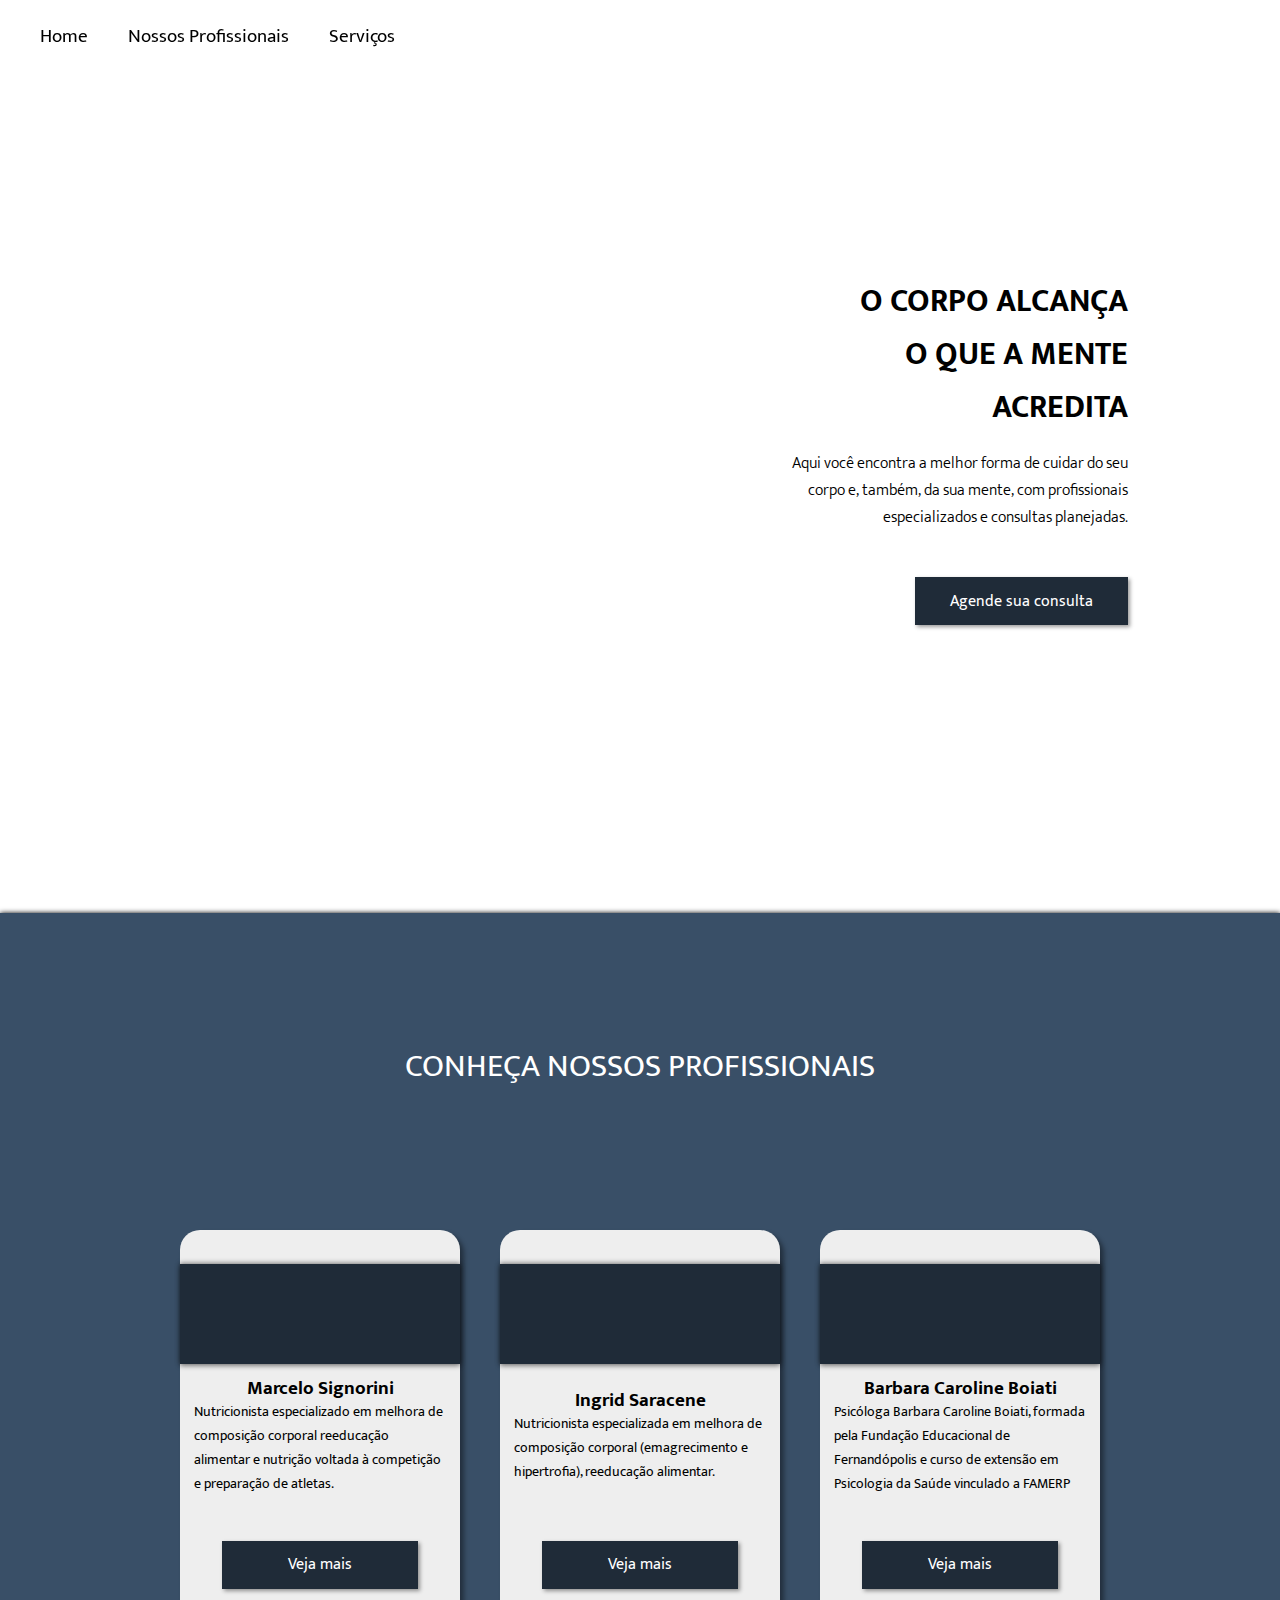
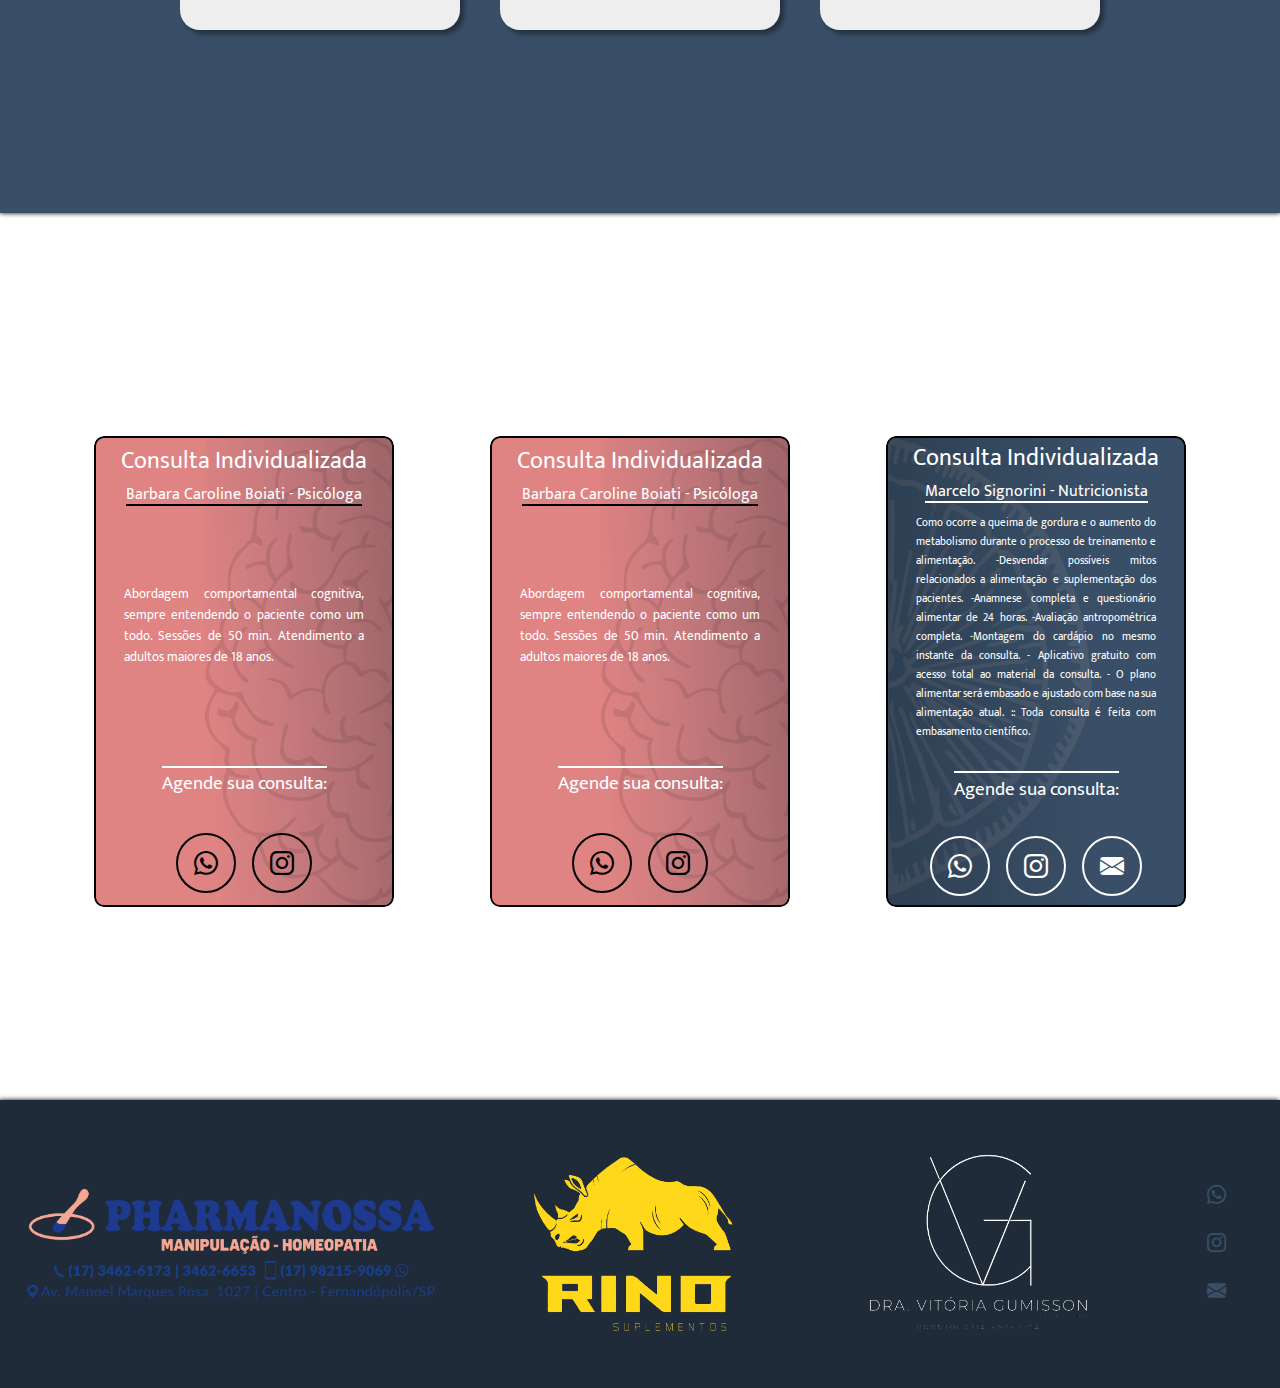
==== commit 082bd6c8: "Ultimas atualizações" ====
--- a/index.html
+++ b/index.html
@@ -191,6 +191,20 @@
                                 class="bi bi-instagram"></i></a>
                     </div>
                 </div>
+                <div class="service01">
+                    <div class="title">Consulta Individualizada</div>
+                    <div class="title-name">Barbara Caroline Boiati - Psicóloga</div>
+                    <div class="mid">
+                        <p class="min"> Abordagem comportamental cognitiva, sempre entendendo o paciente como um todo.
+                            Sessões de 50 min. Atendimento a adultos maiores de 18 anos. </p>
+                        <p class="max">Agende sua consulta:</p>
+                    </div>
+                    <div class="icons">
+                        <a href="https://wa.me/5511968523289" target="_blank"><i class="bi bi-whatsapp"></i></a>
+                        <a href="https://www.instagram.com/barbaraboiati/" target="_blank"><i
+                                class="bi bi-instagram"></i></a>
+                    </div>
+                </div>
                 <!--<div class="service02">
                     <div class="title">Consulta Quinzenal</div>
                     <div class="title-name">Barbara Caroline Boiati - Psicóloga</div>
@@ -234,22 +248,25 @@
            
             
         </main>
-       <!-- --><footer>
-            <div class="top-info">
-                <img src="" alt="" class="rhino">
-                <img src="" alt="" class="consultorio">
+        <footer>
+            
+
+            <div class="parceiros">
+                <div class="pharma">
+                    <img src="res/pharmanossa.png" alt="">
+                    <img src="res/telefone.png" alt="">
+                </div>
+                <div class="outros-parceiros">
+                    <img src="res/rino suplementos.png" alt="">
+                    <img src="res/dr vitoria.png" alt="">
+                </div>
             </div>
             <div class="icons">
                 <a href="https://wa.me/5517996120122" target="_blank"><i class="bi bi-whatsapp"></i></a>
                 <a href="https://www.instagram.com/clinicaalimente/" target="_blank"><i class="bi bi-instagram"></i></a>
                 <a href="mailto: Alimenteclinica@gmail.com" target="_blank"><i class="bi bi-envelope-fill"></i></a>
             </div>
-
         </footer>   
-        <div class="parceiros">
-            a
-            aaaaaaaa
-        </div>
 
     </nav>
 </body>
--- a/style/index.css
+++ b/style/index.css
@@ -614,17 +614,15 @@
     height: 18rem;
     background: var(--darker-blue);
     box-shadow: -1px 0px 5px 0px black;
-
-}
-
-footer .top-info {
-    height: 45%;
+    display: flex;
+
 }
 
 footer .icons {
-    width: 100%;
-    height: 10%;
-    display: flex;
+    width: 10%;
+    height: 100%;
+    display: flex;
+    flex-direction: column;
     justify-content: center;
     align-items: center;
 }
@@ -641,10 +639,6 @@
 
 }
 
-footer .down-info {
-    height: 45%;
-}
-
 
 .button {
     width: 70%;
@@ -678,6 +672,39 @@
 
 }
 
+.parceiros {
+
+    width: 90%;
+    height: 100%;
+    display: flex;
+    flex-direction: row;
+    justify-content: space-around;
+
+}
+
+.parceiros .pharma {
+    display: flex;
+    flex-direction: column;
+    justify-content: center;
+    width: 40%;
+    align-items: center;
+}
+
+.parceiros .pharma img {
+    width: 90%;
+}
+
+.outros-parceiros {
+    display: flex;
+    width: 60%;
+    justify-content: space-around;
+}
+
+.parceiros .outros-parceiros img {
+
+    width: 40%;
+
+}
 
 @media screen and (min-width: 1600px) {
 
@@ -728,6 +755,15 @@
 
     footer {
         height: 25vh;
+    }
+}
+
+@media screen and (max-width: 1300px) {
+
+    main .services .service01,
+    main .services .service02,
+    main .services .service03 {
+        box-shadow: none;
     }
 }
 
@@ -900,4 +936,105 @@
     main .services .service03 .title {
         font-size: 0.8rem;
     }
+
+    .parceiros {
+
+        width: 100%;
+        height: 80%;
+        display: flex;
+        flex-direction: column;
+        justify-content: space-around;
+
+    }
+
+    .parceiros .pharma {
+        display: flex;
+        flex-direction: column;
+        justify-content: center;
+        width: 100%;
+        align-items: center;
+    }
+
+    .parceiros .pharma img {
+        width: 80%;
+    }
+
+    .outros-parceiros {
+        display: flex;
+        width: 100%;
+        justify-content: space-around;
+    }
+
+    .parceiros .outros-parceiros img {
+
+        width: 30%;
+
+    }
+    footer {
+
+        width: 100%;
+        height: 17rem;
+        background: var(--darker-blue);
+        box-shadow: -1px 0px 5px 0px black;
+        display: flex;
+        flex-direction: column;
+    
+    }
+    
+    footer .icons {
+        width: 100%;
+        height: 8%;
+        display: flex;
+        flex-direction: row;
+        justify-content: center;
+        align-items: center;
+    }
+    
+    footer .icons a {
+        color: var(--blue);
+        margin: 8px;
+        font-size: 1.2rem;
+        transition: .4s;
+    }
+    
+    footer .icons a:hover {
+        color: white;
+    
+    }
+    
+    
+}
+
+@media screen and (max-width: 470px) {
+    main {
+        height: 360vh;
+    }
+
+    main .services {
+        display: flex;
+        flex-direction: column;
+        height: 100vh;
+    }
+
+    main .services .service01,
+    main .services .service02,
+    main .services .service03 {
+
+        width: 200px;
+        height: 150px;
+
+        font-size: 0.3rem;
+        margin: 10px;
+
+    }
+
+    main .pros {
+        background-size: 150%;
+    }
+
+    main .pros .cards {
+        width: 80%;
+        justify-content: flex-start;
+    }
+
 }